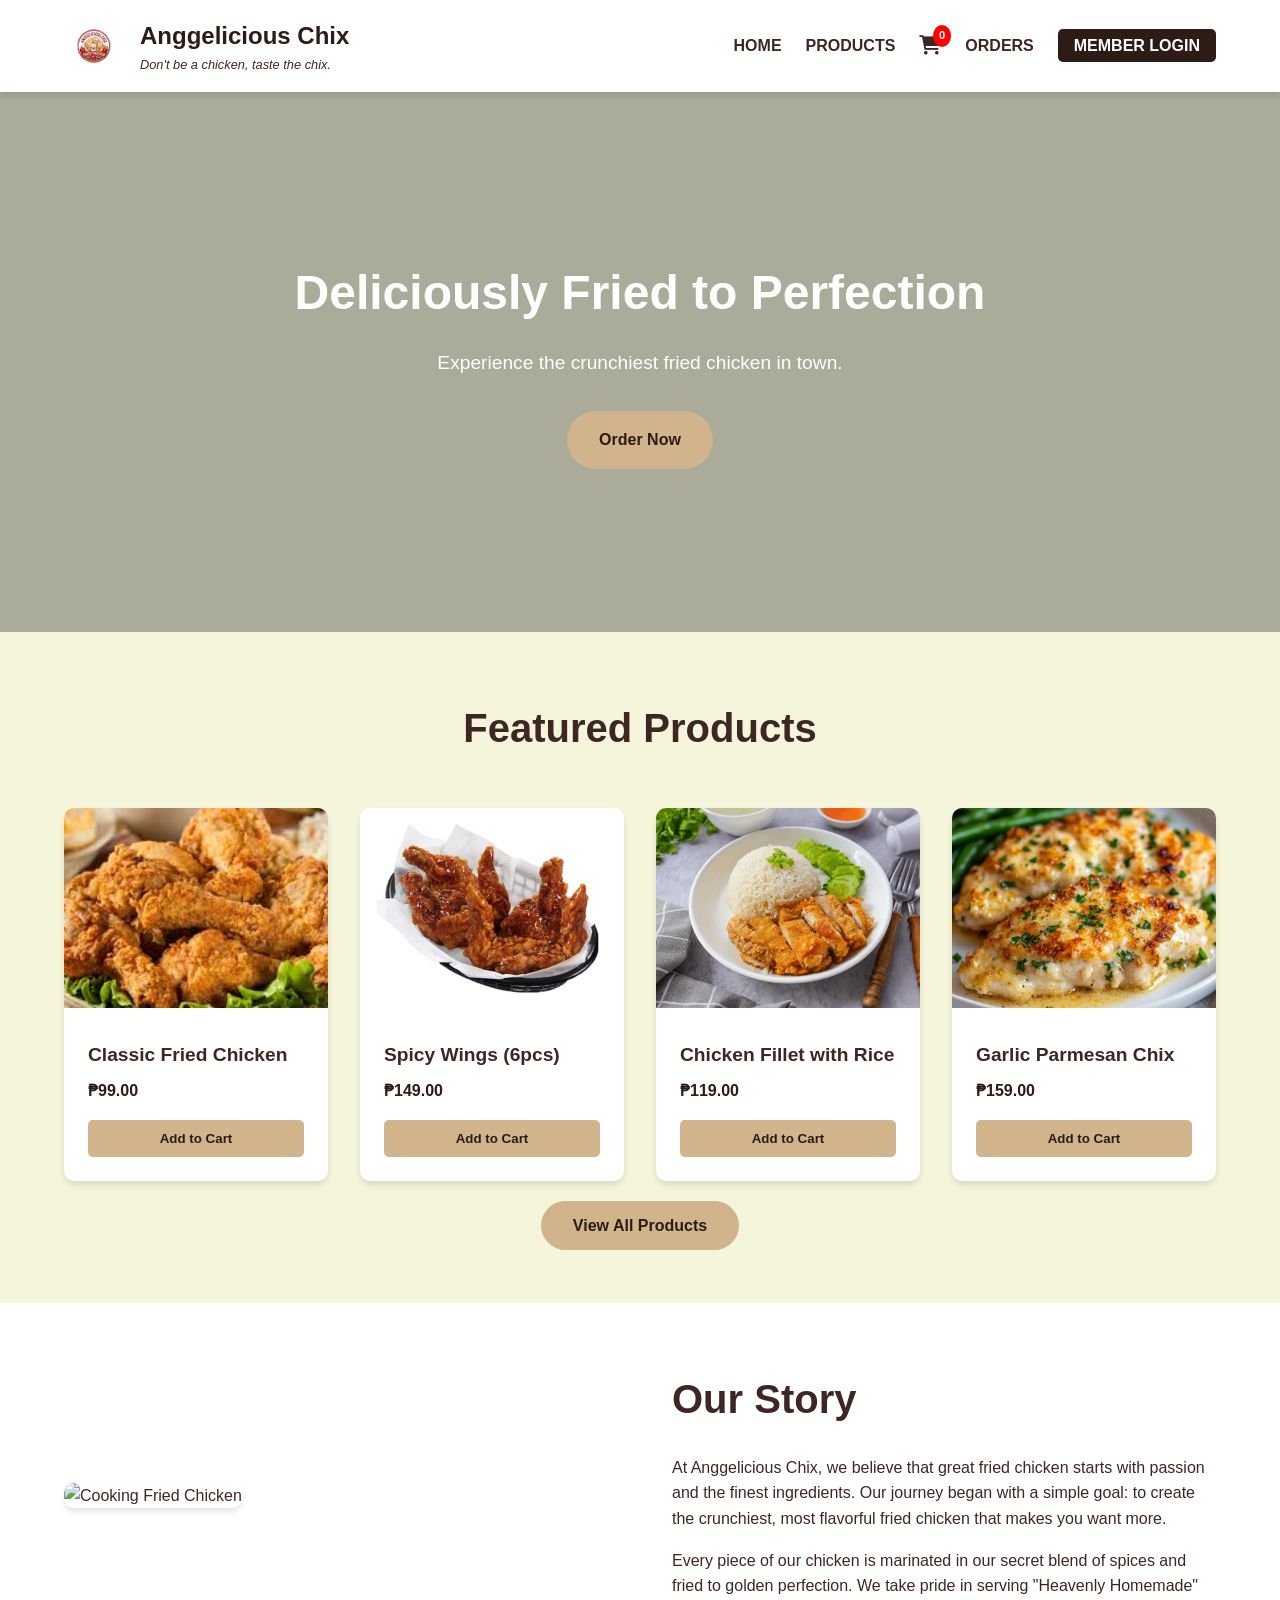
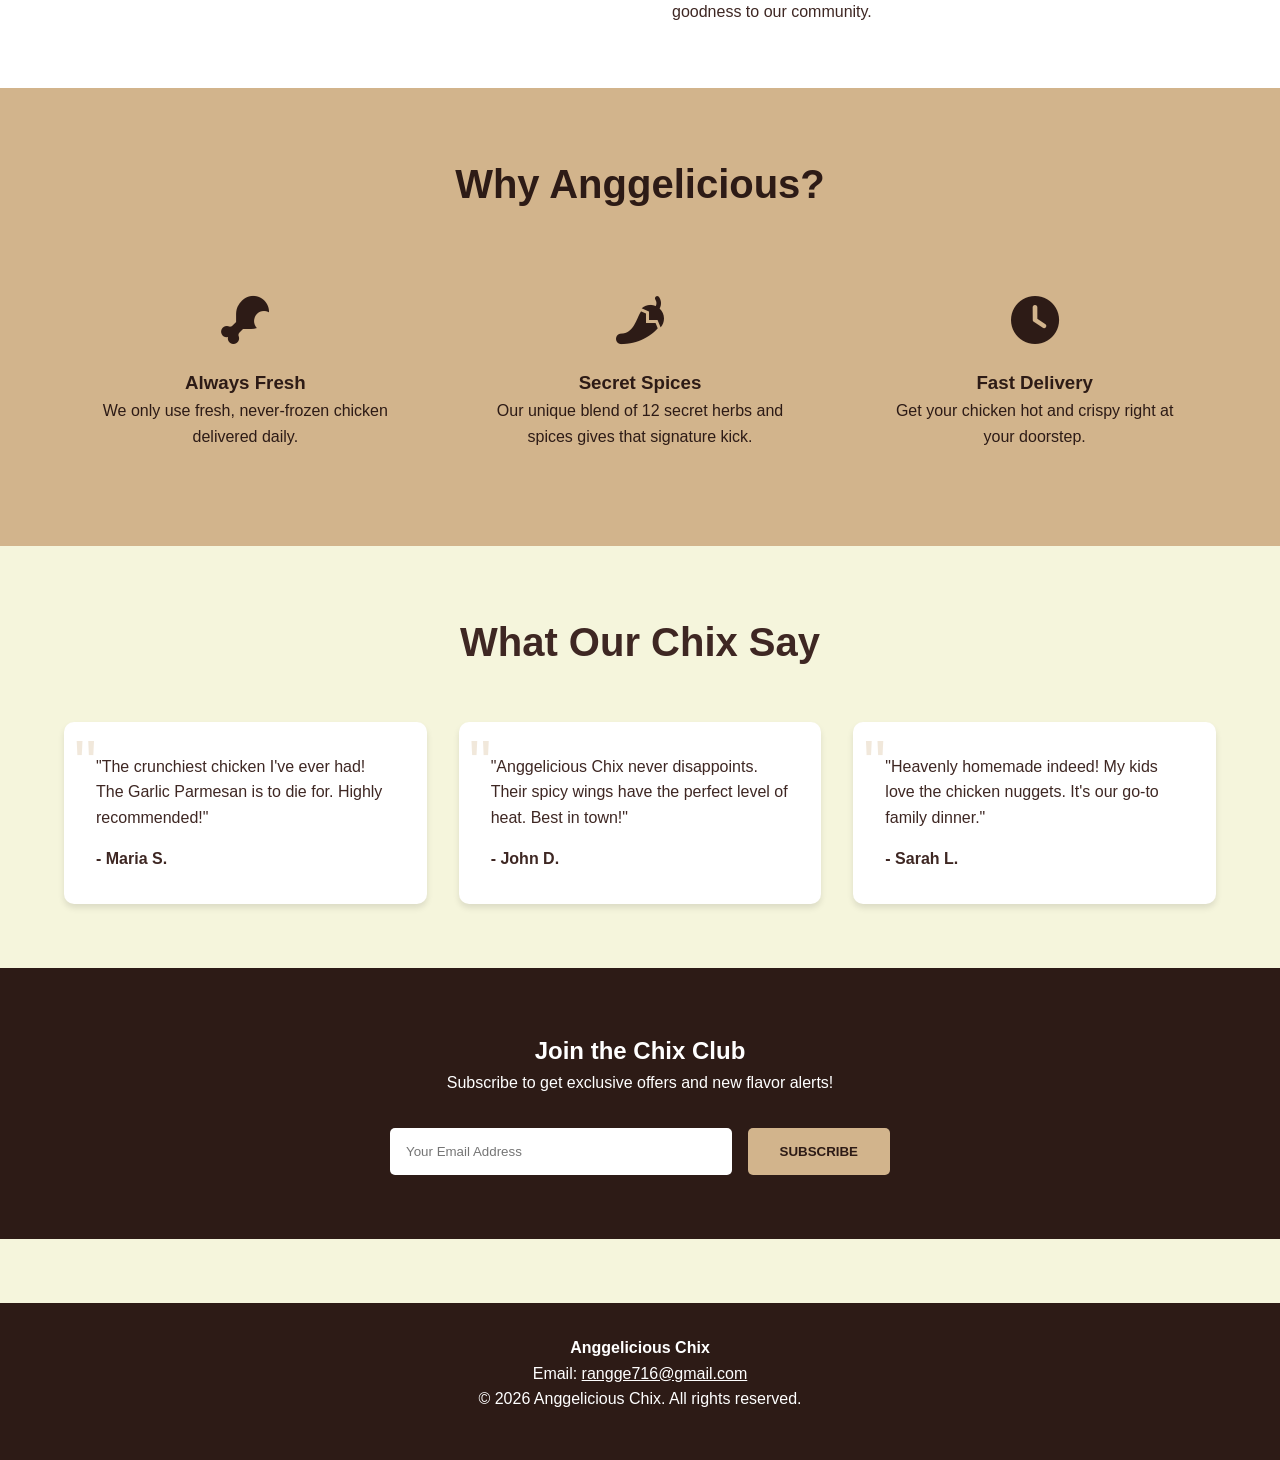
==== index.html @ 193ade41 "Add files via upload" ====
<!DOCTYPE html>
<html lang="en">
<head>
    <meta charset="UTF-8">
    <meta name="viewport" content="width=device-width, initial-scale=1.0">
    <title>Anggelicious Chix - Home</title>
    <link rel="stylesheet" href="style.css">
    <link rel="stylesheet" href="https://cdnjs.cloudflare.com/ajax/libs/font-awesome/6.0.0/css/all.min.css">
</head>
<body>
    <header>
        <div class="logo-container">
            <img src="images/logo.png" alt="Anggelicious Chix Logo" class="logo">
            <div class="business-info">
                <h1>Anggelicious Chix</h1>
                <p>Don't be a chicken, taste the chix.</p>
            </div>
        </div>
        <nav>
            <ul>
                <li><a href="index.html">HOME</a></li>
                <li><a href="products.html">PRODUCTS</a></li>
                <li><a href="cart.html" class="cart-icon">
                    <i class="fas fa-shopping-cart"></i>
                    <span class="cart-count" id="cart-count">0</span>
                </a></li>
                <li><a href="orders.html">ORDERS</a></li>
                <li><a href="login.html" id="auth-link" class="auth-btn">MEMBER LOGIN</a></li>
            </ul>
        </nav>
    </header>

    <main>
        <section class="hero">
            <h2>Deliciously Fried to Perfection</h2>
            <p>Experience the crunchiest fried chicken in town.</p>
            <a href="products.html" class="cta-btn">Order Now</a>
        </section>

        <section class="products-container">
            <h2 class="section-title">Featured Products</h2>
            <div class="products-grid" id="featured-products">
                <!-- Products will be loaded here via JS -->
            </div>
            <div style="text-align: center; margin-top: 2rem;">
                <a href="products.html" class="cta-btn">View All Products</a>
            </div>
        </section>

        <section class="about-section">
            <div class="about-image">
                <img src="https://images.unsplash.com/photo-1516684732162-798a0062be99?w=800&q=80" alt="Cooking Fried Chicken">
            </div>
            <div class="about-content">
                <h2 style="font-size: 2.5rem; margin-bottom: 1.5rem;">Our Story</h2>
                <p style="margin-bottom: 1rem;">At Anggelicious Chix, we believe that great fried chicken starts with passion and the finest ingredients. Our journey began with a simple goal: to create the crunchiest, most flavorful fried chicken that makes you want more.</p>
                <p>Every piece of our chicken is marinated in our secret blend of spices and fried to golden perfection. We take pride in serving "Heavenly Homemade" goodness to our community.</p>
            </div>
        </section>

        <section class="features">
            <h2 class="section-title">Why Anggelicious?</h2>
            <div class="features-grid">
                <div class="feature-card">
                    <i class="fas fa-drumstick-bite"></i>
                    <h3>Always Fresh</h3>
                    <p>We only use fresh, never-frozen chicken delivered daily.</p>
                </div>
                <div class="feature-card">
                    <i class="fas fa-pepper-hot"></i>
                    <h3>Secret Spices</h3>
                    <p>Our unique blend of 12 secret herbs and spices gives that signature kick.</p>
                </div>
                <div class="feature-card">
                    <i class="fas fa-clock"></i>
                    <h3>Fast Delivery</h3>
                    <p>Get your chicken hot and crispy right at your doorstep.</p>
                </div>
            </div>
        </section>

        <section class="testimonials">
            <h2 class="section-title">What Our Chix Say</h2>
            <div class="testimonials-grid">
                <div class="testimonial-card">
                    <p>"The crunchiest chicken I've ever had! The Garlic Parmesan is to die for. Highly recommended!"</p>
                    <h4 style="margin-top: 1rem;">- Maria S.</h4>
                </div>
                <div class="testimonial-card">
                    <p>"Anggelicious Chix never disappoints. Their spicy wings have the perfect level of heat. Best in town!"</p>
                    <h4 style="margin-top: 1rem;">- John D.</h4>
                </div>
                <div class="testimonial-card">
                    <p>"Heavenly homemade indeed! My kids love the chicken nuggets. It's our go-to family dinner."</p>
                    <h4 style="margin-top: 1rem;">- Sarah L.</h4>
                </div>
            </div>
        </section>

        <section class="newsletter">
            <h2>Join the Chix Club</h2>
            <p>Subscribe to get exclusive offers and new flavor alerts!</p>
            <form class="newsletter-form" id="newsletter-form">
                <input type="email" placeholder="Your Email Address" required>
                <button type="submit">SUBSCRIBE</button>
            </form>
        </section>
    </main>

    <footer>
        <div class="footer-info">
            <p><strong>Anggelicious Chix</strong></p>
            <p>Email: <a href="mailto:rangge716@gmail.com" style="color: white;">rangge716@gmail.com</a></p>
            <p>&copy; 2026 Anggelicious Chix. All rights reserved.</p>
        </div>
    </footer>

    <div id="notification"></div>

    <script src="cart.js"></script>
    <script>
        // Load featured products on home page
        document.addEventListener('DOMContentLoaded', () => {
            const featuredGrid = document.getElementById('featured-products');
            const featured = products.slice(0, 4); // Show first 4
            
            featured.forEach(product => {
                const card = createProductCard(product);
                featuredGrid.appendChild(card);
            });
            
            updateAuthLink();
            updateCartCount();

            // Newsletter form handling
            const newsletterForm = document.getElementById('newsletter-form');
            if (newsletterForm) {
                newsletterForm.addEventListener('submit', (e) => {
                    e.preventDefault();
                    showNotification('Thank you for subscribing to the Chix Club!');
                    newsletterForm.reset();
                });
            }
        });
    </script>
</body>
</html>
---- style.css ----
:root {
    --main-bg: #F5F5DC;
    --font-color: #3E2723;
    --accent-color: #D2B48C;
    --white: #FFFFFF;
    --dark-brown: #2D1B16;
    --shadow: 0 4px 6px rgba(0, 0, 0, 0.1);
    --transition: all 0.3s ease;
}

* {
    margin: 0;
    padding: 0;
    box-sizing: border-box;
    font-family: 'Segoe UI', Tahoma, Geneva, Verdana, sans-serif;
}

body {
    background-color: var(--main-bg);
    color: var(--font-color);
    line-height: 1.6;
}

header {
    background-color: var(--white);
    padding: 1rem 5%;
    display: flex;
    justify-content: space-between;
    align-items: center;
    position: sticky;
    top: 0;
    z-index: 1000;
    box-shadow: var(--shadow);
}

.logo-container {
    display: flex;
    align-items: center;
    gap: 1rem;
}

.logo {
    height: 60px;
    width: 60px;
    object-fit: contain;
}

.business-info h1 {
    font-size: 1.5rem;
    color: var(--dark-brown);
}

.business-info p {
    font-size: 0.8rem;
    font-style: italic;
}

nav ul {
    display: flex;
    list-style: none;
    gap: 1.5rem;
    align-items: center;
}

nav a {
    text-decoration: none;
    color: var(--font-color);
    font-weight: 600;
    transition: var(--transition);
}

nav a:hover {
    color: var(--accent-color);
}

.auth-btn {
    background-color: var(--dark-brown);
    color: var(--white);
    padding: 0.5rem 1rem;
    border-radius: 5px;
    text-decoration: none;
}

.cart-icon {
    position: relative;
    font-size: 1.2rem;
}

.cart-count {
    position: absolute;
    top: -10px;
    right: -10px;
    background: red;
    color: white;
    font-size: 0.7rem;
    padding: 2px 6px;
    border-radius: 50%;
}

/* Hero Section */
.hero {
    height: 60vh;
    display: flex;
    flex-direction: column;
    justify-content: center;
    align-items: center;
    text-align: center;
    background: linear-gradient(rgba(0,0,0,0.3), rgba(0,0,0,0.3)), url('https://images.unsplash.com/photo-1562967914-608f82629710?ixlib=rb-1.2.1&auto=format&fit=crop&w=1350&q=80');
    background-size: cover;
    background-position: center;
    color: white;
    padding: 2rem;
}

.hero h2 {
    font-size: 3rem;
    margin-bottom: 1rem;
}

.hero p {
    font-size: 1.2rem;
    margin-bottom: 2rem;
}

.cta-btn {
    background-color: var(--accent-color);
    color: var(--dark-brown);
    padding: 1rem 2rem;
    text-decoration: none;
    font-weight: bold;
    border-radius: 30px;
    transition: var(--transition);
}

.cta-btn:hover {
    background-color: var(--dark-brown);
    color: var(--white);
}

/* Products Grid */
.products-container {
    padding: 4rem 5%;
}

.section-title {
    text-align: center;
    margin-bottom: 3rem;
    font-size: 2.5rem;
}

.products-grid {
    display: grid;
    grid-template-columns: repeat(auto-fill, minmax(250px, 1fr));
    gap: 2rem;
}

.product-card {
    background: var(--white);
    border-radius: 10px;
    overflow: hidden;
    box-shadow: var(--shadow);
    transition: var(--transition);
}

.product-card:hover {
    transform: translateY(-5px);
}

.product-image {
    width: 100%;
    height: 200px;
    object-fit: cover;
}

.product-info {
    padding: 1.5rem;
}

.product-name {
    font-size: 1.2rem;
    margin-bottom: 0.5rem;
}

.product-price {
    font-weight: bold;
    color: var(--dark-brown);
    margin-bottom: 1rem;
}

.add-to-cart {
    width: 100%;
    padding: 0.7rem;
    border: none;
    background: var(--accent-color);
    color: var(--dark-brown);
    font-weight: bold;
    cursor: pointer;
    border-radius: 5px;
    transition: var(--transition);
}

.add-to-cart:hover {
    background: var(--dark-brown);
    color: var(--white);
}

/* Login Form */
.auth-container {
    max-width: 400px;
    margin: 4rem auto;
    background: var(--white);
    padding: 2rem;
    border-radius: 10px;
    box-shadow: var(--shadow);
}

.form-group {
    margin-bottom: 1.5rem;
}

.form-group label {
    display: block;
    margin-bottom: 0.5rem;
}

.form-group input {
    width: 100%;
    padding: 0.8rem;
    border: 1px solid #ddd;
    border-radius: 5px;
}

.submit-btn {
    width: 100%;
    padding: 1rem;
    background: var(--dark-brown);
    color: var(--white);
    border: none;
    border-radius: 5px;
    cursor: pointer;
    font-weight: bold;
}

/* Cart Page */
.cart-container {
    max-width: 800px;
    margin: 4rem auto;
    padding: 0 5%;
}

.cart-item {
    display: flex;
    align-items: center;
    gap: 1.5rem;
    background: var(--white);
    padding: 1rem;
    margin-bottom: 1rem;
    border-radius: 10px;
    box-shadow: var(--shadow);
}

.cart-item img {
    width: 80px;
    height: 80px;
    object-fit: cover;
    border-radius: 5px;
}

.cart-item-info {
    flex-grow: 1;
}

.remove-btn {
    color: red;
    cursor: pointer;
    background: none;
    border: none;
}

.cart-total {
    text-align: right;
    margin-top: 2rem;
    font-size: 1.5rem;
    font-weight: bold;
}

/* Quantity Controls */
.quantity-controls {
    display: flex;
    align-items: center;
    gap: 1rem;
    background: #f0f0f0;
    padding: 0.3rem 0.8rem;
    border-radius: 20px;
}

.qty-btn {
    background: none;
    border: none;
    cursor: pointer;
    font-size: 1rem;
    color: var(--dark-brown);
    padding: 0 5px;
}

.qty-val {
    font-weight: bold;
    min-width: 20px;
    text-align: center;
}

.checkout-btn {
    display: block;
    width: 100%;
    max-width: 300px;
    margin: 2rem 0 0 auto;
    padding: 1rem;
    background: var(--dark-brown);
    color: var(--white);
    text-align: center;
    text-decoration: none;
    border-radius: 5px;
    font-weight: bold;
}

/* Notification */
#notification {
    position: fixed;
    bottom: 20px;
    right: 20px;
    background: var(--dark-brown);
    color: var(--white);
    padding: 1rem 2rem;
    border-radius: 5px;
    display: none;
    z-index: 2000;
    box-shadow: var(--shadow);
}

/* Responsive */
@media (max-width: 768px) {
    header {
        flex-direction: column;
        gap: 1rem;
        text-align: center;
    }

    nav ul {
        flex-wrap: wrap;
        justify-content: center;
        gap: 1rem;
    }

    .hero h2 {
        font-size: 2rem;
    }

    .products-grid {
        grid-template-columns: 1fr;
    }
}

/* About Section */
.about-section {
    padding: 4rem 5%;
    display: flex;
    align-items: center;
    gap: 4rem;
    background-color: var(--white);
}

.about-content {
    flex: 1;
}

.about-image {
    flex: 1;
}

.about-image img {
    width: 100%;
    border-radius: 10px;
    box-shadow: var(--shadow);
}

/* Features Section */
.features {
    padding: 4rem 5%;
    background-color: var(--accent-color);
    color: var(--dark-brown);
}

.features-grid {
    display: grid;
    grid-template-columns: repeat(auto-fit, minmax(250px, 1fr));
    gap: 2rem;
    text-align: center;
}

.feature-card {
    padding: 2rem;
}

.feature-card i {
    font-size: 3rem;
    margin-bottom: 1.5rem;
}

/* Testimonials */
.testimonials {
    padding: 4rem 5%;
}

.testimonials-grid {
    display: grid;
    grid-template-columns: repeat(auto-fit, minmax(300px, 1fr));
    gap: 2rem;
}

.testimonial-card {
    background: var(--white);
    padding: 2rem;
    border-radius: 10px;
    box-shadow: var(--shadow);
    position: relative;
}

.testimonial-card::before {
    content: '"';
    font-size: 4rem;
    color: var(--accent-color);
    position: absolute;
    top: 10px;
    left: 10px;
    line-height: 1;
    opacity: 0.3;
}

/* Newsletter */
.newsletter {
    padding: 4rem 5%;
    background-color: var(--dark-brown);
    color: var(--white);
    text-align: center;
}

.newsletter-form {
    max-width: 500px;
    margin: 2rem auto 0;
    display: flex;
    gap: 1rem;
}

.newsletter-form input {
    flex: 1;
    padding: 1rem;
    border: none;
    border-radius: 5px;
}

.newsletter-form button {
    padding: 1rem 2rem;
    background: var(--accent-color);
    color: var(--dark-brown);
    border: none;
    border-radius: 5px;
    font-weight: bold;
    cursor: pointer;
}

/* Responsive updates for new sections */
@media (max-width: 768px) {
    .about-section {
        flex-direction: column;
        text-align: center;
    }
    
    .newsletter-form {
        flex-direction: column;
    }
}

footer {
    background: var(--dark-brown);
    color: var(--white);
    padding: 2rem 5%;
    text-align: center;
    margin-top: 4rem;
}

.footer-info {
    margin-bottom: 1rem;
}
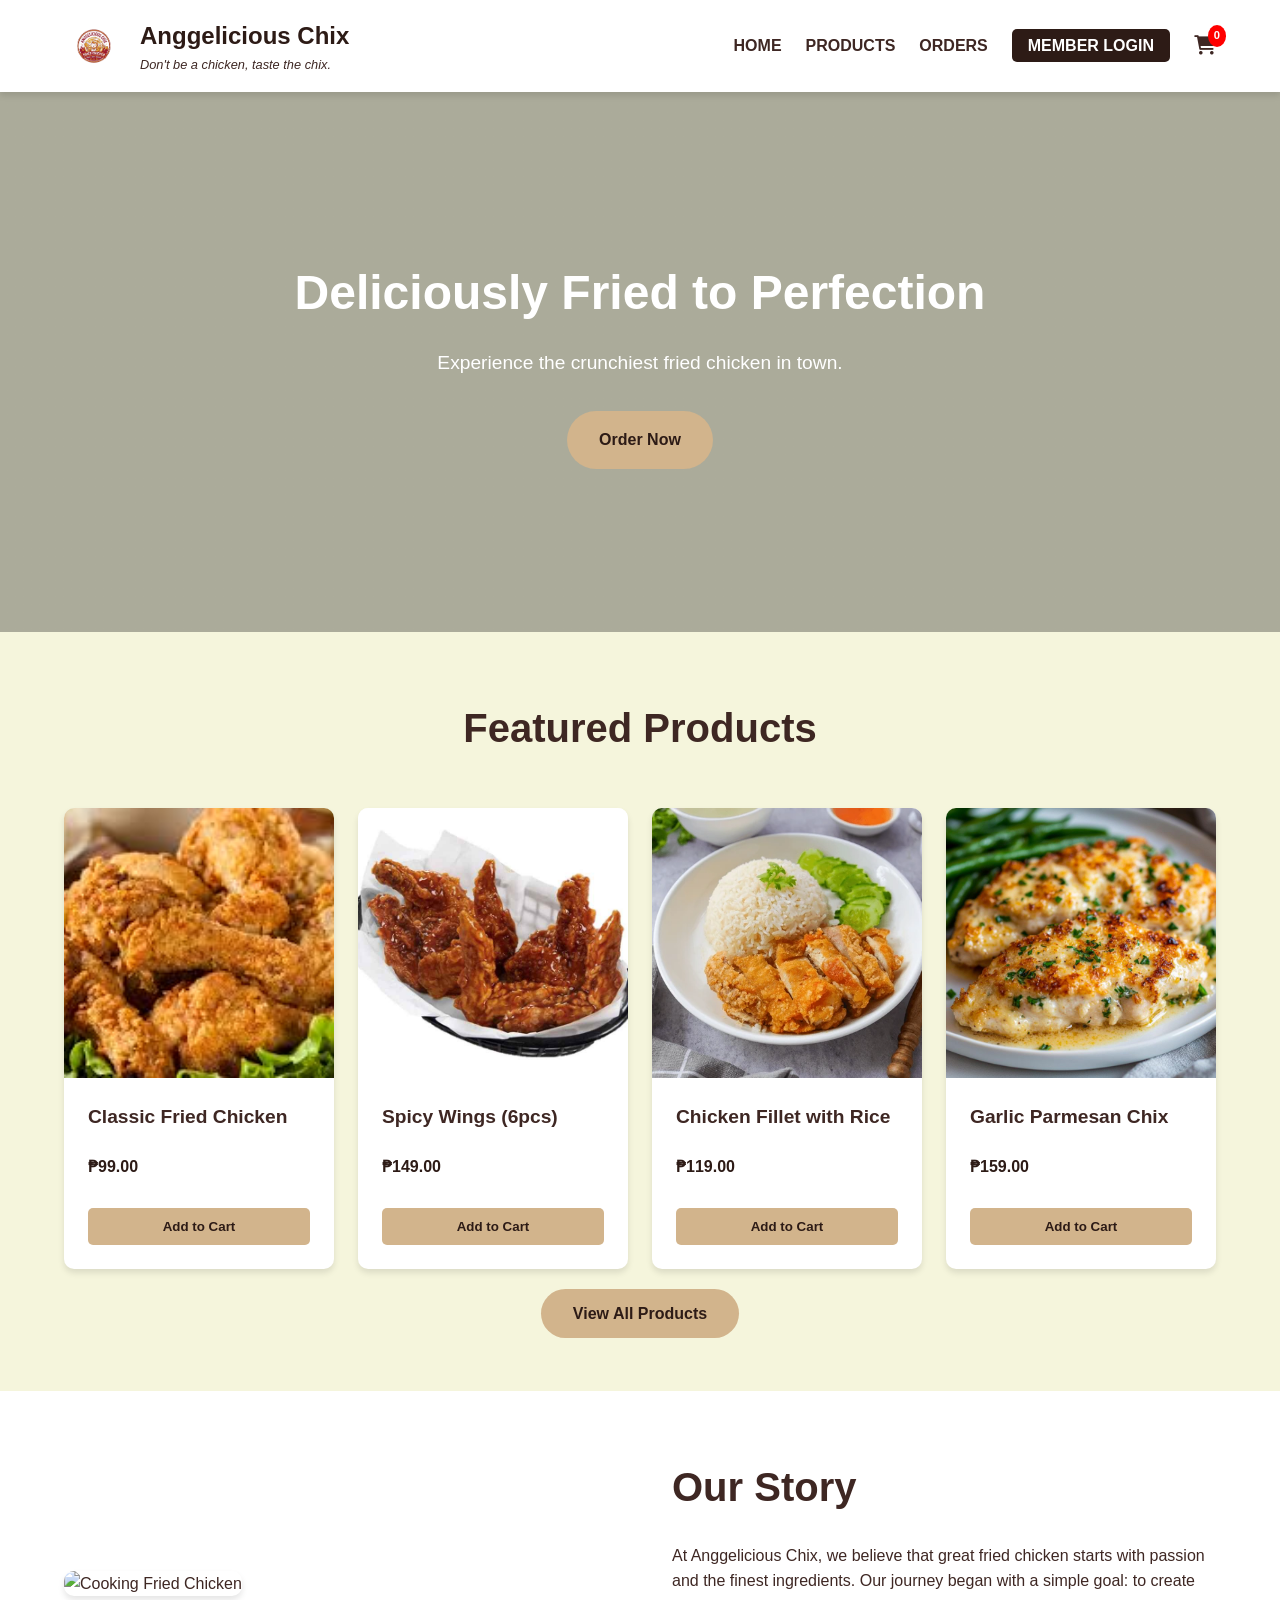
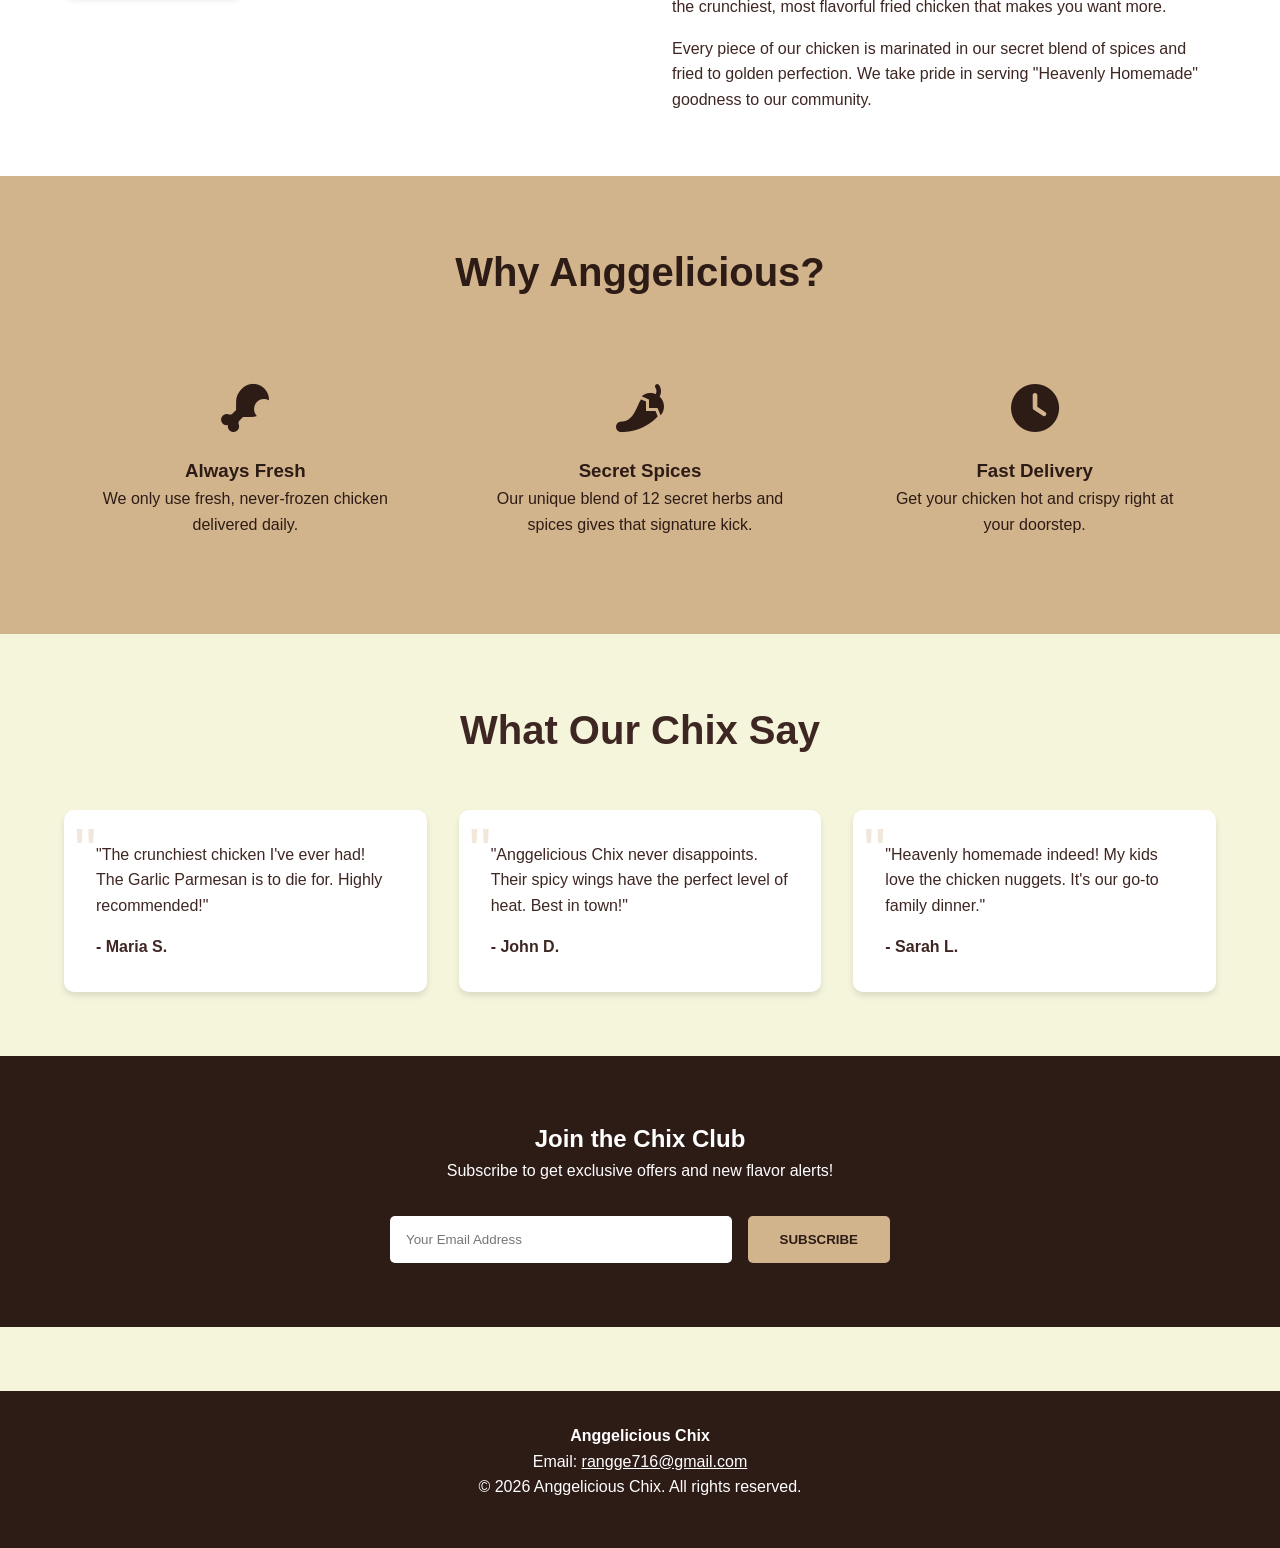
==== commit 4d62ee89: "new update" ====
--- a/index.html
+++ b/index.html
@@ -20,12 +20,12 @@
             <ul>
                 <li><a href="index.html">HOME</a></li>
                 <li><a href="products.html">PRODUCTS</a></li>
+                <li><a href="orders.html">ORDERS</a></li>
+                <li><a href="login.html" id="auth-link" class="auth-btn">MEMBER LOGIN</a></li>
                 <li><a href="cart.html" class="cart-icon">
                     <i class="fas fa-shopping-cart"></i>
                     <span class="cart-count" id="cart-count">0</span>
                 </a></li>
-                <li><a href="orders.html">ORDERS</a></li>
-                <li><a href="login.html" id="auth-link" class="auth-btn">MEMBER LOGIN</a></li>
             </ul>
         </nav>
     </header>
--- a/style.css
+++ b/style.css
@@ -33,10 +33,17 @@
     box-shadow: var(--shadow);
 }
 
+.mobile-header-actions {
+    display: none;
+    align-items: center;
+    gap: 0.8rem;
+}
+
 .logo-container {
     display: flex;
     align-items: center;
     gap: 1rem;
+    min-width: 0;
 }
 
 .logo {
@@ -60,6 +67,10 @@
     list-style: none;
     gap: 1.5rem;
     align-items: center;
+}
+
+nav ul li:last-child .cart-icon {
+    margin-left: auto;
 }
 
 nav a {
@@ -97,6 +108,28 @@
     border-radius: 50%;
 }
 
+.menu-toggle {
+    display: none;
+    width: 42px;
+    height: 42px;
+    border: 1px solid #ddd;
+    border-radius: 8px;
+    background: var(--white);
+    cursor: pointer;
+    padding: 8px;
+    align-items: center;
+    justify-content: center;
+    flex-direction: column;
+    gap: 5px;
+}
+
+.menu-toggle span {
+    display: block;
+    width: 20px;
+    height: 2px;
+    background: var(--dark-brown);
+}
+
 /* Hero Section */
 .hero {
     height: 60vh;
@@ -150,8 +183,8 @@
 
 .products-grid {
     display: grid;
-    grid-template-columns: repeat(auto-fill, minmax(250px, 1fr));
-    gap: 2rem;
+    grid-template-columns: repeat(4, minmax(0, 1fr));
+    gap: 1.5rem;
 }
 
 .product-card {
@@ -160,6 +193,8 @@
     overflow: hidden;
     box-shadow: var(--shadow);
     transition: var(--transition);
+    display: flex;
+    flex-direction: column;
 }
 
 .product-card:hover {
@@ -168,12 +203,17 @@
 
 .product-image {
     width: 100%;
-    height: 200px;
+    aspect-ratio: 1 / 1;
     object-fit: cover;
+    cursor: pointer;
 }
 
 .product-info {
     padding: 1.5rem;
+    display: flex;
+    flex-direction: column;
+    gap: 0.8rem;
+    flex: 1;
 }
 
 .product-name {
@@ -197,6 +237,16 @@
     cursor: pointer;
     border-radius: 5px;
     transition: var(--transition);
+}
+
+.product-qty-controls {
+    display: inline-flex;
+    align-items: center;
+    gap: 1rem;
+    background: #f0f0f0;
+    padding: 0.35rem 0.75rem;
+    border-radius: 999px;
+    width: fit-content;
 }
 
 .add-to-cart:hover {
@@ -337,26 +387,187 @@
     box-shadow: var(--shadow);
 }
 
+.image-preview-modal {
+    position: fixed;
+    inset: 0;
+    display: none;
+    align-items: center;
+    justify-content: center;
+    z-index: 3000;
+}
+
+.image-preview-modal.is-open {
+    display: flex;
+}
+
+.image-preview-backdrop {
+    position: absolute;
+    inset: 0;
+    background: rgba(0, 0, 0, 0.7);
+}
+
+.image-preview-content {
+    position: relative;
+    background: var(--white);
+    border-radius: 12px;
+    padding: 1rem 1rem 0.8rem;
+    max-width: 92vw;
+    width: 480px;
+    text-align: center;
+    z-index: 1;
+}
+
+.image-preview-content img {
+    width: 100%;
+    max-height: 70vh;
+    object-fit: contain;
+    border-radius: 8px;
+}
+
+#image-preview-name {
+    margin-top: 0.7rem;
+    font-weight: 600;
+}
+
+.image-preview-actions {
+    display: flex;
+    flex-direction: column;
+    align-items: center;
+    gap: 0.8rem;
+    margin-top: 0.8rem;
+}
+
+.image-preview-actions .add-to-cart {
+    max-width: 240px;
+}
+
+.image-preview-close {
+    position: absolute;
+    top: 0.4rem;
+    right: 0.7rem;
+    border: none;
+    background: transparent;
+    font-size: 1.8rem;
+    cursor: pointer;
+    color: var(--dark-brown);
+}
+
 /* Responsive */
 @media (max-width: 768px) {
     header {
+        gap: 0.5rem;
+        align-items: center;
+        flex-wrap: wrap;
+    }
+
+    .logo {
+        width: 50px;
+        height: 50px;
+    }
+
+    .business-info h1 {
+        font-size: 1.05rem;
+        line-height: 1.1;
+    }
+
+    .business-info p {
+        font-size: 0.7rem;
+    }
+
+    .mobile-header-actions {
+        display: flex;
+        margin-left: auto;
+        flex-shrink: 0;
+    }
+
+    .menu-toggle {
+        display: inline-flex;
+    }
+
+    nav {
+        width: 100%;
+        order: 3;
+        flex: 0 0 100%;
+    }
+
+    .logo-container {
+        flex: 1 1 auto;
+        min-width: 0;
+    }
+
+    nav ul {
+        display: none;
+        margin-top: 0.5rem;
+        padding: 0.75rem;
+        border-radius: 10px;
+        background: #f7f3ea;
         flex-direction: column;
+        align-items: stretch;
+        gap: 0.25rem;
+    }
+
+    nav.mobile-open ul {
+        display: flex;
+    }
+
+    nav ul li a {
+        display: block;
+        padding: 0.6rem 0.5rem;
+        border-radius: 6px;
+        text-align: left;
+    }
+
+    nav ul li a:hover {
+        background: #ece2cf;
+    }
+
+    nav ul .cart-icon {
+        display: none;
+    }
+
+    .mobile-cart-shortcut {
+        display: inline-flex;
+        align-items: center;
+        justify-content: center;
+        width: 42px;
+        height: 42px;
+        border: 1px solid #ddd;
+        border-radius: 8px;
+        background: var(--white);
+        font-size: 1.1rem;
+    }
+
+    .products-grid {
+        grid-template-columns: repeat(2, minmax(0, 1fr));
         gap: 1rem;
-        text-align: center;
-    }
-
-    nav ul {
+    }
+
+    .product-info {
+        padding: 1rem;
+    }
+
+    .cart-item {
         flex-wrap: wrap;
-        justify-content: center;
-        gap: 1rem;
+        gap: 0.8rem;
+    }
+
+    .cart-item img {
+        width: 64px;
+        height: 64px;
+    }
+
+    .quantity-controls {
+        order: 3;
     }
 
     .hero h2 {
         font-size: 2rem;
     }
-
+}
+
+@media (max-width: 1024px) and (min-width: 769px) {
     .products-grid {
-        grid-template-columns: 1fr;
+        grid-template-columns: repeat(3, minmax(0, 1fr));
     }
 }
 
